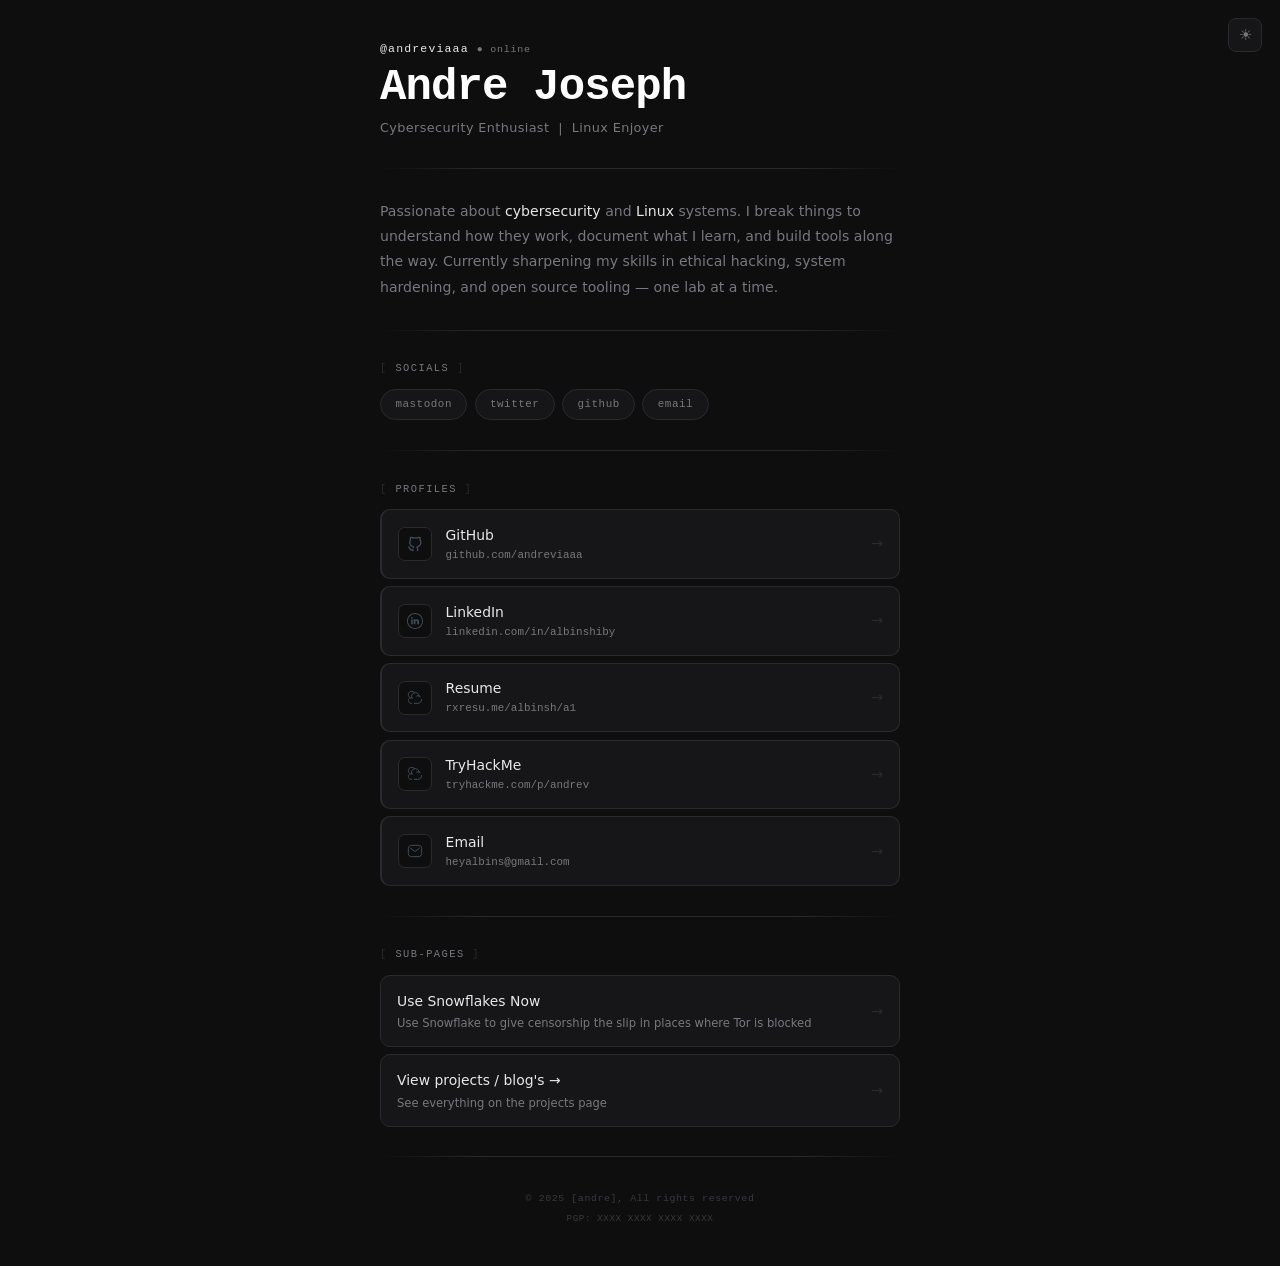
==== index.html @ 40888cb7 "Add files via upload" ====
<!doctype html>
<html lang="en">
    <head>
        <meta charset="UTF-8" />
        <meta name="viewport" content="width=device-width, initial-scale=1.0" />
        <title>Andre Joseph — Just happen to be here</title>
        <meta
            name="description"
            content="Andre — Cybersecurity enthusiast and Linux nerd. Breaking things, learning how they work, and building tools along the way."
        />
        <meta name="author" content="Andre" />
        <meta name="theme-color" content="#0e0e0f" />
        <meta property="og:title" content="Andre — Cybersecurity Enthusiast" />
        <meta
            property="og:description"
            content="Cybersecurity enthusiast and Linux nerd. Breaking things, learning how they work, and building tools along the way."
        />
        <meta property="og:type" content="website" />
        <meta property="og:url" content="https://andreviaaa.github.io/" />
        <link rel="canonical" href="https://andreviaaa.github.io/" />
        <meta name="twitter:card" content="summary" />
        <meta name="twitter:title" content="Andre — Cybersecurity Enthusiast" />
        <meta
            name="twitter:description"
            content="Cybersecurity enthusiast and Linux nerd. Breaking things, learning how they work, and building tools along the way."
        />
        <link rel="icon" type="image/svg+xml" href="assets/icons/ghost.png" />
        <link rel="stylesheet" href="assets/css/main.css" />
    </head>
    <body>
        <button
            class="toggle-btn"
            onclick="toggleTheme()"
            title="Toggle light/dark mode"
            aria-label="Toggle light/dark mode"
        >
            <span id="theme-icon">☀</span>
        </button>

        <main class="card">
            <!-- ── Header ── -->
            <header>
                <p class="handle">
                    @andreviaaa <span class="status">● online</span>
                </p>
                <h1 class="name">Andre Joseph</h1>
                <p class="subheading">
                    Cybersecurity Enthusiast &nbsp;|&nbsp; Linux Enjoyer
                </p>
            </header>

            <div class="divider"></div>

            <!-- ── Intro ── -->
            <p class="intro">
                Passionate about <strong>cybersecurity</strong> and
                <strong>Linux</strong> systems. I break things to understand how
                they work, document what I learn, and build tools along the way.
                Currently sharpening my skills in ethical hacking, system
                hardening, and open source tooling — one lab at a time.
            </p>

            <div class="divider"></div>

            <!-- ── Socials ── -->
            <!-- TO ADD: copy any social-pill line, update href and text -->
            <section>
                <p class="section-label">Socials</p>
                <div class="socials">
                    <a
                        class="social-pill"
                        href="#"
                        target="_blank"
                        rel="noopener noreferrer"
                        >mastodon</a
                    >
                    <a
                        class="social-pill"
                        href="#"
                        target="_blank"
                        rel="noopener noreferrer"
                        >twitter</a
                    >

                    <a
                        class="social-pill"
                        href="https://github.com/andreviaaa"
                        target="_blank"
                        rel="noopener noreferrer"
                        >github</a
                    >
                    <a
                        class="social-pill"
                        href="mailto://heyalbins@gmail.com"
                        target="_blank"
                        rel="noopener noreferrer"
                        >email</a
                    >

                    <!-- add more pills here -->
                </div>
            </section>

            <div class="divider"></div>

            <!-- ── Profiles ── -->
            <!-- TO ADD: copy any link-item block, update href, link-name, link-handle, img src -->
            <section>
                <p class="section-label">Profiles</p>
                <nav class="links">
                    <a
                        class="link-item"
                        href="https://github.com/andreviaaa"
                        target="_blank"
                        rel="noopener noreferrer"
                    >
                        <div class="link-left">
                            <div class="link-icon">
                                <img
                                    src="assets/icons/github.svg"
                                    alt="GitHub"
                                />
                            </div>
                            <div class="link-info">
                                <span class="link-name">GitHub</span>
                                <span class="link-handle">github.com/andreviaaa</span>
                            </div>
                        </div>
                        <span class="link-arrow">→</span>
                    </a>

                    <a
                        class="link-item"
                        href="https://www.linkedin.com/in/albinshiby"
                        target="_blank"
                        rel="noopener noreferrer"
                    >
                        <div class="link-left">
                            <div class="link-icon">
                                <img
                                    src="assets/icons/linkedin.svg"
                                    alt="LinkedIn"
                                />
                            </div>
                            <div class="link-info">
                                <span class="link-name">LinkedIn</span>
                                <span class="link-handle">linkedin.com/in/albinshiby</span>
                            </div>
                        </div>
                        <span class="link-arrow">→</span>
                    </a>

                    <a
                        class="link-item"
                        href="https://rxresu.me/albinsh/a1"
                        target="_blank"
                        rel="noopener noreferrer"
                    >
                        <div class="link-left">
                            <div class="link-icon">
                                <img
                                    src="assets/icons/tryhackme.svg"
                                    alt="TryHackMe"
                                />
                            </div>
                            <div class="link-info">
                                <span class="link-name">Resume</span>
                                <span class="link-handle">rxresu.me/albinsh/a1</span>
                            </div>
                        </div>
                        <span class="link-arrow">→</span>
                    </a>
                    <a
                        class="link-item"
                        href="https://tryhackme.com/p/andrev"
                        target="_blank"
                        rel="noopener noreferrer"
                    >
                        <div class="link-left">
                            <div class="link-icon">
                                <img
                                    src="assets/icons/tryhackme.svg"
                                    alt="TryHackMe"
                                />
                            </div>
                            <div class="link-info">
                                <span class="link-name">TryHackMe</span>
                                <span class="link-handle">tryhackme.com/p/andrev</span>
                            </div>
                        </div>
                        <span class="link-arrow">→</span>
                    </a>

                    <a class="link-item" href="mailto:heyalbins@gmail.com">
                        <div class="link-left">
                            <div class="link-icon">
                                <img src="assets/icons/email.svg" alt="Email" />
                            </div>
                            <div class="link-info">
                                <span class="link-name">Email</span>
                                <span class="link-handle"
                                    >heyalbins@gmail.com</span
                                >
                            </div>
                        </div>
                        <span class="link-arrow">→</span>
                    </a>
                </nav>
            </section>

            <div class="divider"></div>

            <!-- ── Projects ── -->
            <!-- TO ADD: copy any port-card block, update href, port-title, port-desc, port-tag -->
            <section>
                <p class="section-label">Sub-Pages</p>
                <div class="port-grid">
                    <a
                        class="port-card"
                        href="https://snowflake.torproject.org/"
                        target="_blank"
                    >
                        <div class="port-info">
                            <span class="port-title">Use Snowflakes Now</span>
                            <span class="port-desc"
                                >Use Snowflake to give censorship the slip in
                                places where Tor is blocked</span
                            >
                        </div>
                        <div class="port-meta">
                            <!-- --  <span class="port-tag">good-ads</span> -->
                            <span class="port-arrow">→</span>
                        </div>
                    </a>

                    <a class="port-card" href="pages/projects.html">
                        <div class="port-info">
                            <span class="port-title"
                                >View projects / blog's →</span
                            >
                            <span class="port-desc"
                                >See everything on the projects page</span
                            >
                        </div>
                        <div class="port-meta">
                            <span class="port-arrow">→</span>
                        </div>
                    </a>
                </div>
            </section>

            <div class="divider"></div>

            <footer class="footer">
                © 2025 [andre], All rights reserved
                <br />
                <span class="pgp">PGP: XXXX XXXX XXXX XXXX</span>
            </footer>
        </main>

        <script>
            const root = document.documentElement;
            const icon = document.getElementById("theme-icon");
            function applyTheme(t) {
                root.classList.toggle("light", t === "light");
                icon.textContent = t === "light" ? "☾" : "☀";
            }
            function toggleTheme() {
                const next = root.classList.contains("light")
                    ? "dark"
                    : "light";
                localStorage.setItem("theme", next);
                applyTheme(next);
            }
            applyTheme(localStorage.getItem("theme") || "dark");
        </script>
    </body>
</html>
---- assets/css/main.css ----
/* ============================================================
   main.css — base styles + index.html & 404.html
   zyne.github.io
   ============================================================ */

/* ── Reset ── */
*,
*::before,
*::after {
    box-sizing: border-box;
    margin: 0;
    padding: 0;
}
/* ── Smooth scroll ── */
html {
    scroll-behavior: smooth;
}
@keyframes blink {
    0%,
    100% {
        opacity: 1;
    }
    50% {
        opacity: 0.3;
    }
}
/* ── Status badge ── */
.status {
    font-family: var(--mono);
    font-size: 0.62rem;
    color: var(--muted);
    letter-spacing: 0.08em;
}
.status::first-letter {
    color: #4caf50;
    animation: blink 2s ease-in-out infinite;
}
.pgp {
    font-family: var(--mono);
    font-size: 0.58rem;
    color: var(--muted);
    letter-spacing: 0.06em;
    margin-top: 0.3rem;
    display: block;
    filter: opacity(40%);
}
::selection {
    background: var(--text);
    color: var(--bg);
}
/* ── Scrollbar ── */
::-webkit-scrollbar {
    width: 4px;
}
::-webkit-scrollbar-track {
    background: var(--bg);
}
::-webkit-scrollbar-thumb {
    background: var(--muted);
    border-radius: 999px;
}
::-webkit-scrollbar-thumb:hover {
    background: var(--text);
}
@keyframes glitch {
    0% {
        text-shadow: none;
        transform: none;
    }
    10% {
        text-shadow:
            -2px 0 #ff00cc,
            2px 0 #00ffff;
        transform: skewX(-2deg);
    }
    12% {
        text-shadow: none;
        transform: none;
    }
    20% {
        text-shadow:
            2px 0 #ff00cc,
            -2px 0 #00ffff;
        transform: skewX(1deg);
    }
    22% {
        text-shadow: none;
        transform: none;
    }
    30% {
        text-shadow:
            -1px 0 #ff00cc,
            1px 0 #00ffff;
        transform: skewX(-1deg);
    }
    32% {
        text-shadow: none;
        transform: none;
    }
    100% {
        text-shadow: none;
        transform: none;
    }
}

/* ── Focus ring ── */
:focus-visible {
    outline: 1.5px solid var(--muted);
    outline-offset: 3px;
    border-radius: var(--radius);
}
/* ── Variables: Dark (default) ── */
:root {
    --bg: #0e0e0f;
    --surface: #161618;
    --border: #2a2a2e;
    --text: #e8e8e8;
    --muted: #77777f;
    --highlight: #ffffff;
    --hover-bg: #1c1c1f;
    --hover-bd: #4a4a52;
    --footer: #383840;
    --mono: "Courier New", Courier, monospace;
    --sans:
        -apple-system, BlinkMacSystemFont, "Segoe UI", system-ui, sans-serif;
    --radius: 10px;
    --max-width: 520px;
    --trans: 0.2s ease;
    --shimmer-from: #ffffff;
    --shimmer-mid: #777777;
}

/* ── Variables: Light ── */
:root.light {
    --bg: #f4f4f5;
    --surface: #ffffff;
    --border: #e2e2e5;
    --text: #1a1a1a;
    --muted: #888892;
    --highlight: #000000;
    --hover-bg: #f0f0f2;
    --hover-bd: #c0c0c8;
    --footer: #b0b0b8;
    --shimmer-from: #000000;
    --shimmer-mid: #555555;
}

/* ── Smooth theme transitions ── */
body,
.link-item,
.port-card,
.social-pill,
.link-icon,
.toggle-btn {
    transition:
        background-color var(--trans),
        border-color var(--trans),
        color var(--trans);
}

/* ── Base ── */
body {
    background-color: var(--bg);
    color: var(--text);
    font-family: var(--sans);
    font-size: 15px;
    line-height: 1.6;
    min-height: 100dvh;
    display: flex;
    flex-direction: column;
    align-items: center;
    justify-content: center;
    padding: 2.5rem 1.25rem;
    cursor:
        url("data:image/svg+xml,%3Csvg xmlns='http://www.w3.org/2000/svg' width='12' height='12'%3E%3Ccircle cx='6' cy='6' r='4' fill='%23111113' stroke='%23ffffff' stroke-width='1.5'/%3E%3C/svg%3E")
            6 6,
        auto;
}
a,
button,
[role="button"] {
    cursor:
        url("data:image/svg+xml,%3Csvg xmlns='http://www.w3.org/2000/svg' width='12' height='12'%3E%3Ccircle cx='6' cy='6' r='4' fill='%23111113' stroke='%23ffffff' stroke-width='1.5'/%3E%3Ccircle cx='6' cy='6' r='1.5' fill='%23ffffff'/%3E%3C/svg%3E")
            6 6,
        pointer;
}
/* ── Page wrapper ── */
.card {
    width: 100%;
    max-width: var(--max-width);
    display: flex;
    flex-direction: column;
    gap: 1.85rem;
}

/* ── Theme toggle ── */
.toggle-btn {
    position: fixed;
    top: 1.1rem;
    right: 1.1rem;
    width: 34px;
    height: 34px;
    display: flex;
    align-items: center;
    justify-content: center;
    background: var(--surface);
    border: 1px solid var(--border);
    border-radius: 8px;
    cursor: pointer;
    font-size: 0.95rem;
    color: var(--muted);
    user-select: none;
}
.toggle-btn:hover {
    border-color: var(--hover-bd);
    color: var(--text);
}

/* ── Divider ── */
.divider {
    width: 100%;
    height: 1px;
    background: linear-gradient(
        to right,
        transparent,
        var(--border) 20%,
        var(--border) 80%,
        transparent
    );
}

/* ── Section label ── */
.section-label {
    font-family: var(--mono);
    font-size: 0.65rem;
    color: var(--muted);
    letter-spacing: 0.14em;
    text-transform: uppercase;
    margin-bottom: 0.75rem;
}
.section-label::before {
    content: "[ ";
    color: var(--border);
}
.section-label::after {
    content: " ]";
    color: var(--border);
}

/* ── Footer ── */
.footer {
    font-family: var(--mono);
    font-size: 0.62rem;
    color: var(--footer);
    text-align: center;
    letter-spacing: 0.06em;
    padding-top: 0.25rem;
}

/* ── INDEX: Header ── */
.handle {
    font-family: var(--mono);
    font-size: 0.72rem;
    color: var(--text);
    letter-spacing: 0.1em;
    margin-bottom: 0.3rem;
    transition: color var(--trans);
    cursor: default;
}
.handle:hover {
    color: var(--text);
}
.name {
    font-family: var(--mono);
    font-size: clamp(2rem, 8vw, 2.75rem);
    font-weight: 700;
    color: var(--highlight);
    letter-spacing: -0.02em;
    line-height: 1.1;
    animation:
        fadein 0.4s ease 0.05s both,
        glitch 1.5s ease 0.8s 1 forwards;
}
.subheading {
    font-size: 0.8rem;
    color: var(--muted);
    margin-top: 0.4rem;
    letter-spacing: 0.03em;
}

/* ── INDEX: Intro ── */
.intro {
    font-size: 0.88rem;
    color: var(--muted);
    line-height: 1.8;
}
.intro strong {
    color: var(--text);
    font-weight: 500;
}

/* ── INDEX: Social pills ── */
.socials {
    display: flex;
    flex-wrap: wrap;
    gap: 0.45rem;
}
.social-pill {
    display: inline-flex;
    align-items: center;
    padding: 0.38rem 0.9rem;
    background: var(--surface);
    border: 1px solid var(--border);
    border-radius: 999px;
    text-decoration: none;
    font-family: var(--mono);
    font-size: 0.68rem;
    color: var(--muted);
    letter-spacing: 0.05em;
}
.social-pill:hover {
    border-color: var(--hover-bd);
    color: var(--text);
    background: var(--hover-bg);
}

/* ── INDEX: Profile link rows ── */
.links {
    display: flex;
    flex-direction: column;
    gap: 0.45rem;
}
.link-item {
    display: flex;
    align-items: center;
    justify-content: space-between;
    padding: 0.85rem 1rem;
    background: var(--surface);
    border: 1px solid var(--border);
    border-left: 2px solid var(--border);
    border-radius: var(--radius);
    text-decoration: none;
    color: var(--text);
}
.link-item:hover {
    border-color: var(--hover-bd);
    border-left-color: var(--highlight);
    background: var(--hover-bg);
}
.link-left {
    display: flex;
    align-items: center;
    gap: 0.85rem;
}
.link-icon {
    width: 34px;
    height: 34px;
    display: flex;
    align-items: center;
    justify-content: center;
    background: var(--bg);
    border: 1px solid var(--border);
    border-radius: 7px;
    flex-shrink: 0;
}
.link-icon img {
    width: 16px;
    height: 16px;
    object-fit: contain;
    opacity: 0.5;
    transition: opacity var(--trans);
}
.link-item:hover .link-icon img {
    opacity: 1;
}
.link-info {
    display: flex;
    flex-direction: column;
    gap: 0.05rem;
}
.link-name {
    font-size: 0.87rem;
    font-weight: 500;
    color: var(--text);
}
.link-handle {
    font-family: var(--mono);
    font-size: 0.68rem;
    color: var(--muted);
}
.link-arrow {
    color: var(--border);
    font-size: 0.9rem;
    transition:
        color var(--trans),
        transform var(--trans);
}
.link-item:hover .link-arrow {
    color: var(--muted);
    transform: translateX(2px);
}

/* ── INDEX: Portfolio preview cards ── */
.port-grid {
    display: flex;
    flex-direction: column;
    gap: 0.45rem;
}
.port-card {
    display: flex;
    align-items: center;
    justify-content: space-between;
    padding: 0.85rem 1rem;
    background: var(--surface);
    border: 1px solid var(--border);
    border-radius: var(--radius);
    text-decoration: none;
    color: var(--text);
    transition:
        background-color var(--trans),
        border-color var(--trans);
}
.port-card:hover {
    border-color: var(--hover-bd);
    background: var(--hover-bg);
}
.port-info {
    display: flex;
    flex-direction: column;
    gap: 0.15rem;
}
.port-title {
    font-size: 0.87rem;
    font-weight: 500;
    color: var(--text);
}
.port-desc {
    font-size: 0.72rem;
    color: var(--muted);
}
.port-meta {
    display: flex;
    align-items: center;
    gap: 0.6rem;
    flex-shrink: 0;
    margin-left: 0.75rem;
}
.port-tag {
    font-family: var(--mono);
    font-size: 0.62rem;
    color: var(--muted);
    letter-spacing: 0.04em;
    white-space: nowrap;
}
.port-arrow {
    color: var(--border);
    font-size: 0.9rem;
    transition:
        color var(--trans),
        transform var(--trans);
}
.port-card:hover .port-arrow {
    color: var(--muted);
    transform: translateX(2px);
}

/* ── 404 ── */
.code-404 {
    font-family: var(--mono);
    font-size: clamp(3.5rem, 16vw, 5.5rem);
    font-weight: 700;
    color: var(--highlight);
    letter-spacing: -0.04em;
    line-height: 1;
}
.label-404 {
    font-family: var(--mono);
    font-size: 0.72rem;
    color: var(--muted);
    letter-spacing: 0.1em;
    margin-top: 0.5rem;
}
.message-404 {
    font-size: 0.88rem;
    color: var(--muted);
    line-height: 1.8;
}
.message-404 strong {
    color: var(--text);
    font-weight: 500;
}
.home-btn {
    display: inline-flex;
    align-items: center;
    gap: 0.5rem;
    padding: 0.85rem 1rem;
    background: var(--surface);
    border: 1px solid var(--border);
    border-radius: var(--radius);
    text-decoration: none;
    font-size: 0.87rem;
    font-weight: 500;
    color: var(--text);
    align-self: flex-start;
    transition:
        background-color var(--trans),
        border-color var(--trans);
}
.home-btn:hover {
    border-color: var(--hover-bd);
    background: var(--hover-bg);
}
.home-btn-arrow {
    color: var(--muted);
    transition: transform var(--trans);
}
.home-btn:hover .home-btn-arrow {
    transform: translateX(-2px);
}

/* ── Mobile ── */
@media (max-width: 400px) {
    .link-item,
    .port-card {
        padding: 0.75rem 0.85rem;
    }
    .social-pill {
        font-size: 0.65rem;
        padding: 0.32rem 0.75rem;
    }
}
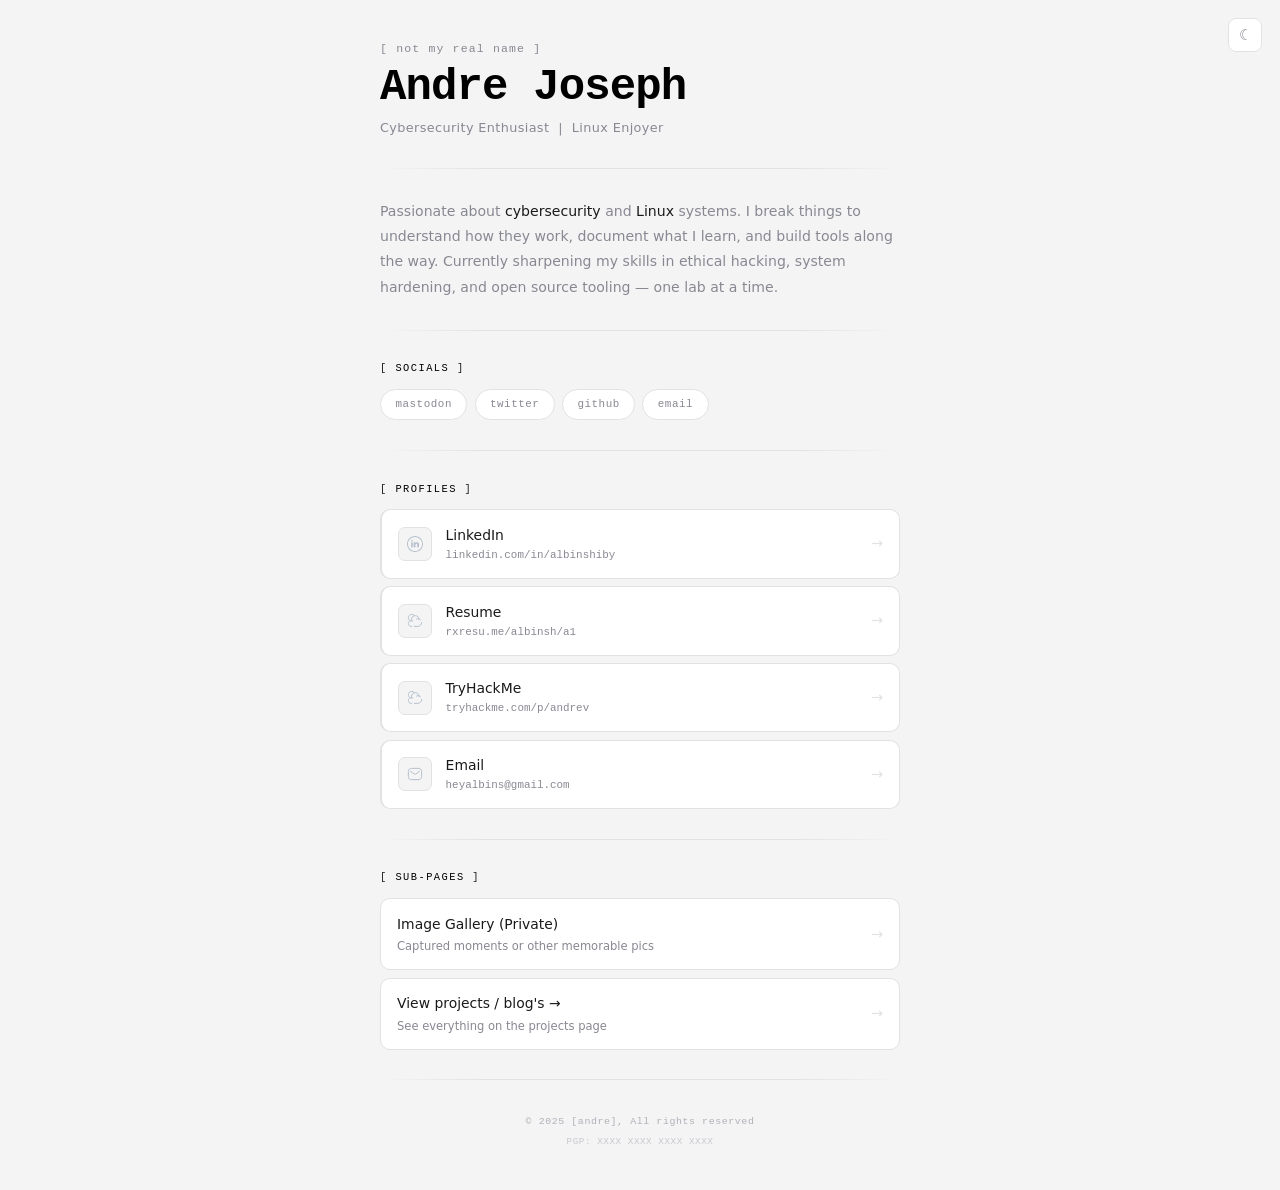
==== commit 9292b8a7: "Add files via upload" ====
--- a/index.html
+++ b/index.html
@@ -16,8 +16,8 @@
             content="Cybersecurity enthusiast and Linux nerd. Breaking things, learning how they work, and building tools along the way."
         />
         <meta property="og:type" content="website" />
-        <meta property="og:url" content="https://andreviaaa.github.io/" />
-        <link rel="canonical" href="https://andreviaaa.github.io/" />
+        <meta property="og:url" content="https://avdrevygh.github.io/" />
+        <link rel="canonical" href="https://avdrevygh.github.io/" />
         <meta name="twitter:card" content="summary" />
         <meta name="twitter:title" content="Andre — Cybersecurity Enthusiast" />
         <meta
@@ -40,9 +40,7 @@
         <main class="card">
             <!-- ── Header ── -->
             <header>
-                <p class="handle">
-                    @andreviaaa <span class="status">● online</span>
-                </p>
+                <p class="handle">[ not my real name ]</p>
                 <h1 class="name">Andre Joseph</h1>
                 <p class="subheading">
                     Cybersecurity Enthusiast &nbsp;|&nbsp; Linux Enjoyer
@@ -84,14 +82,14 @@
 
                     <a
                         class="social-pill"
-                        href="https://github.com/andreviaaa"
+                        href="https://github.com/avdrevygh"
                         target="_blank"
                         rel="noopener noreferrer"
                         >github</a
                     >
                     <a
                         class="social-pill"
-                        href="mailto://heyalbins@gmail.com"
+                        href="mailto:heyalbins@gmail.com"
                         target="_blank"
                         rel="noopener noreferrer"
                         >email</a
@@ -110,27 +108,6 @@
                 <nav class="links">
                     <a
                         class="link-item"
-                        href="https://github.com/andreviaaa"
-                        target="_blank"
-                        rel="noopener noreferrer"
-                    >
-                        <div class="link-left">
-                            <div class="link-icon">
-                                <img
-                                    src="assets/icons/github.svg"
-                                    alt="GitHub"
-                                />
-                            </div>
-                            <div class="link-info">
-                                <span class="link-name">GitHub</span>
-                                <span class="link-handle">github.com/andreviaaa</span>
-                            </div>
-                        </div>
-                        <span class="link-arrow">→</span>
-                    </a>
-
-                    <a
-                        class="link-item"
                         href="https://www.linkedin.com/in/albinshiby"
                         target="_blank"
                         rel="noopener noreferrer"
@@ -144,7 +121,9 @@
                             </div>
                             <div class="link-info">
                                 <span class="link-name">LinkedIn</span>
-                                <span class="link-handle">linkedin.com/in/albinshiby</span>
+                                <span class="link-handle"
+                                    >linkedin.com/in/albinshiby</span
+                                >
                             </div>
                         </div>
                         <span class="link-arrow">→</span>
@@ -165,7 +144,9 @@
                             </div>
                             <div class="link-info">
                                 <span class="link-name">Resume</span>
-                                <span class="link-handle">rxresu.me/albinsh/a1</span>
+                                <span class="link-handle"
+                                    >rxresu.me/albinsh/a1</span
+                                >
                             </div>
                         </div>
                         <span class="link-arrow">→</span>
@@ -185,7 +166,9 @@
                             </div>
                             <div class="link-info">
                                 <span class="link-name">TryHackMe</span>
-                                <span class="link-handle">tryhackme.com/p/andrev</span>
+                                <span class="link-handle"
+                                    >tryhackme.com/p/andrev</span
+                                >
                             </div>
                         </div>
                         <span class="link-arrow">→</span>
@@ -217,14 +200,15 @@
                 <div class="port-grid">
                     <a
                         class="port-card"
-                        href="https://snowflake.torproject.org/"
+                        href="/photos/index.html"
                         target="_blank"
                     >
                         <div class="port-info">
-                            <span class="port-title">Use Snowflakes Now</span>
+                            <span class="port-title"
+                                >Image Gallery (Private)</span
+                            >
                             <span class="port-desc"
-                                >Use Snowflake to give censorship the slip in
-                                places where Tor is blocked</span
+                                >Captured moments or other memorable pics</span
                             >
                         </div>
                         <div class="port-meta">
@@ -261,18 +245,45 @@
         <script>
             const root = document.documentElement;
             const icon = document.getElementById("theme-icon");
-            function applyTheme(t) {
-                root.classList.toggle("light", t === "light");
-                icon.textContent = t === "light" ? "☾" : "☀";
-            }
-            function toggleTheme() {
-                const next = root.classList.contains("light")
+
+            // System theme (fallback = light)
+            function getSystemTheme() {
+                return window.matchMedia("(prefers-color-scheme: dark)").matches
                     ? "dark"
                     : "light";
-                localStorage.setItem("theme", next);
+            }
+
+            // Apply theme
+            function applyTheme(theme) {
+                root.classList.toggle("light", theme === "light");
+                icon.textContent = theme === "light" ? "☾" : "☀";
+            }
+
+            // Get theme (session OR system)
+            function getTheme() {
+                try {
+                    return sessionStorage.getItem("theme") || getSystemTheme();
+                } catch {
+                    return getSystemTheme();
+                }
+            }
+
+            // Toggle theme (store in session only)
+            function toggleTheme() {
+                const current = root.classList.contains("light")
+                    ? "light"
+                    : "dark";
+                const next = current === "light" ? "dark" : "light";
+
+                try {
+                    sessionStorage.setItem("theme", next);
+                } catch {}
+
                 applyTheme(next);
             }
-            applyTheme(localStorage.getItem("theme") || "dark");
+
+            // Initial load
+            applyTheme(getTheme());
         </script>
     </body>
 </html>
--- a/assets/css/main.css
+++ b/assets/css/main.css
@@ -15,26 +15,7 @@
 html {
     scroll-behavior: smooth;
 }
-@keyframes blink {
-    0%,
-    100% {
-        opacity: 1;
-    }
-    50% {
-        opacity: 0.3;
-    }
-}
-/* ── Status badge ── */
-.status {
-    font-family: var(--mono);
-    font-size: 0.62rem;
-    color: var(--muted);
-    letter-spacing: 0.08em;
-}
-.status::first-letter {
-    color: #4caf50;
-    animation: blink 2s ease-in-out infinite;
-}
+
 .pgp {
     font-family: var(--mono);
     font-size: 0.58rem;
@@ -61,46 +42,6 @@
 }
 ::-webkit-scrollbar-thumb:hover {
     background: var(--text);
-}
-@keyframes glitch {
-    0% {
-        text-shadow: none;
-        transform: none;
-    }
-    10% {
-        text-shadow:
-            -2px 0 #ff00cc,
-            2px 0 #00ffff;
-        transform: skewX(-2deg);
-    }
-    12% {
-        text-shadow: none;
-        transform: none;
-    }
-    20% {
-        text-shadow:
-            2px 0 #ff00cc,
-            -2px 0 #00ffff;
-        transform: skewX(1deg);
-    }
-    22% {
-        text-shadow: none;
-        transform: none;
-    }
-    30% {
-        text-shadow:
-            -1px 0 #ff00cc,
-            1px 0 #00ffff;
-        transform: skewX(-1deg);
-    }
-    32% {
-        text-shadow: none;
-        transform: none;
-    }
-    100% {
-        text-shadow: none;
-        transform: none;
-    }
 }
 
 /* ── Focus ring ── */
@@ -233,18 +174,18 @@
 .section-label {
     font-family: var(--mono);
     font-size: 0.65rem;
-    color: var(--muted);
+    color: var(--highlight);
     letter-spacing: 0.14em;
     text-transform: uppercase;
     margin-bottom: 0.75rem;
 }
 .section-label::before {
     content: "[ ";
-    color: var(--border);
+    color: var(--text);
 }
 .section-label::after {
     content: " ]";
-    color: var(--border);
+    color: var(--text);
 }
 
 /* ── Footer ── */
@@ -261,14 +202,14 @@
 .handle {
     font-family: var(--mono);
     font-size: 0.72rem;
-    color: var(--text);
+    color: var(--muted);
     letter-spacing: 0.1em;
     margin-bottom: 0.3rem;
     transition: color var(--trans);
     cursor: default;
 }
 .handle:hover {
-    color: var(--text);
+    color: var(--muted);
 }
 .name {
     font-family: var(--mono);
@@ -277,9 +218,6 @@
     color: var(--highlight);
     letter-spacing: -0.02em;
     line-height: 1.1;
-    animation:
-        fadein 0.4s ease 0.05s both,
-        glitch 1.5s ease 0.8s 1 forwards;
 }
 .subheading {
     font-size: 0.8rem;
